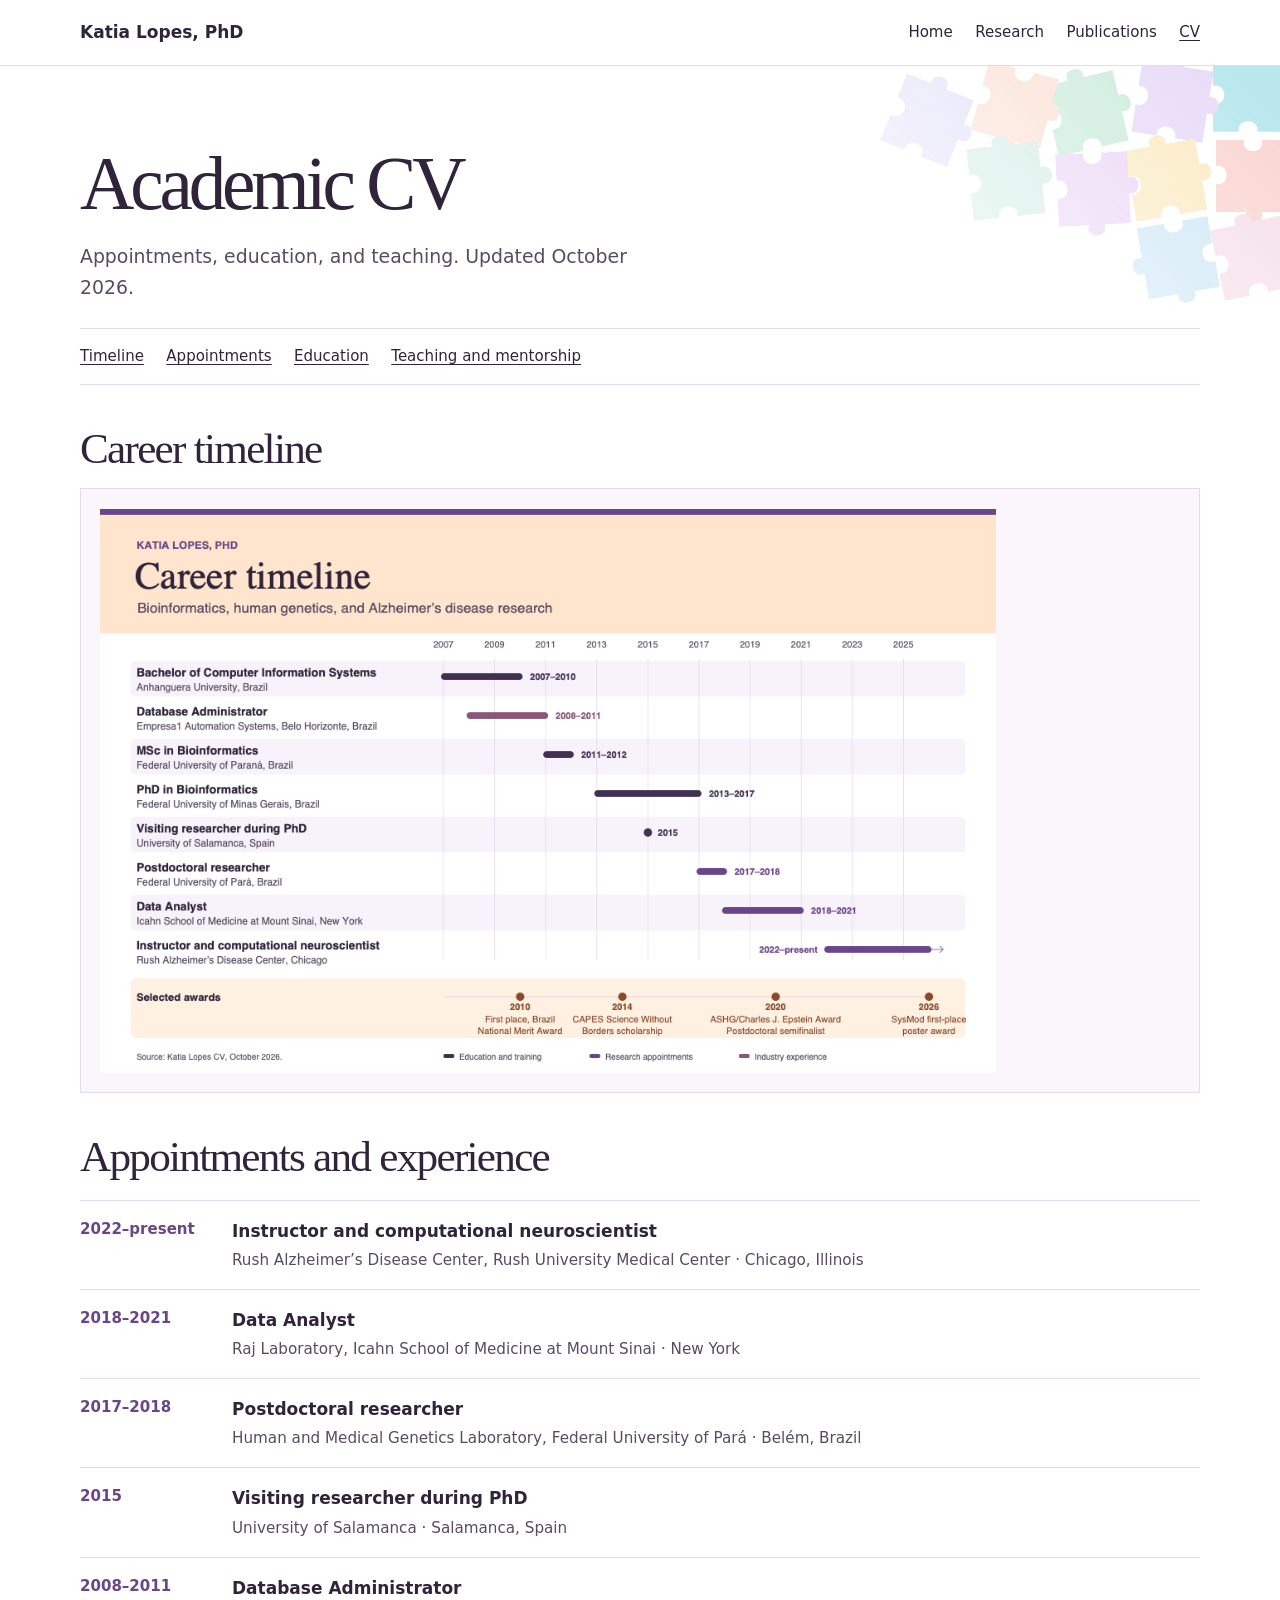
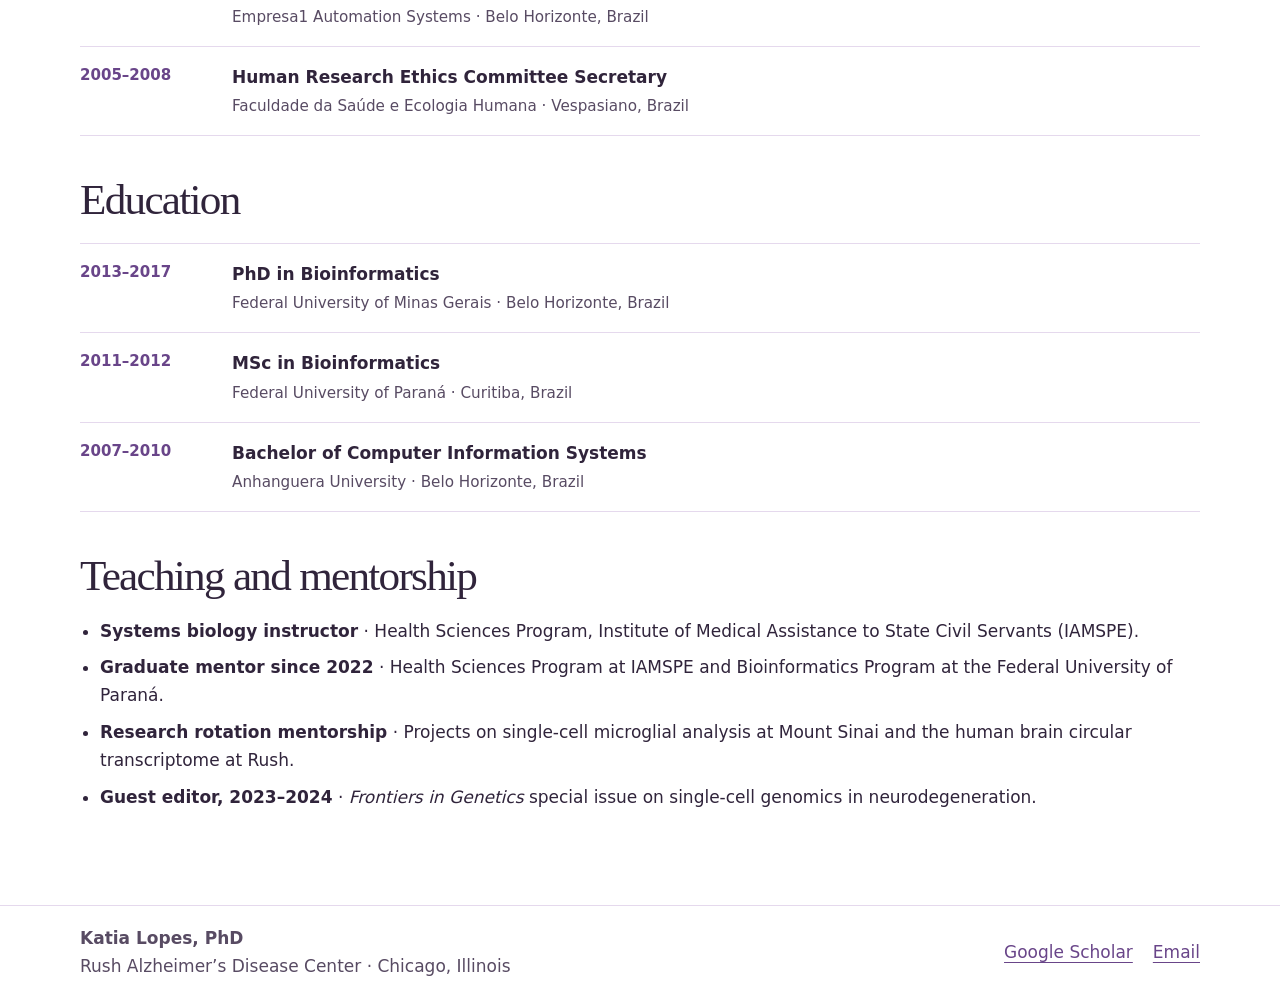
==== cv.html @ 32be24af "Add CV files" ====
<!doctype html>
<html lang="en">
<head>
<meta charset="utf-8">
<meta name="viewport" content="width=device-width, initial-scale=1">
<meta name="description" content="Career timeline, appointments, education, awards, teaching, and mentorship from Katia Lopes’s October 2026 CV.">
<title>Academic CV | Katia Lopes, PhD</title>
<link rel="stylesheet" href="style.css">
</head>
<body>
<a class="skip" href="#main">Skip to content</a><header><div class="wrap"><a class="brand" href="index.html">Katia Lopes, PhD</a><nav aria-label="Main navigation"><a href="index.html">Home</a><a href="index.html#research">Research</a><a href="publications.html">Publications</a><a href="cv.html" aria-current="page">CV</a></nav></div></header>
<main id="main">
<div class="puzzle page-puzzle" aria-hidden="true"><i></i><i></i><i></i><i></i><i></i><i></i><i></i><i></i><i></i><i></i><i></i></div>
<article class="wrap inner"><h1>Academic CV</h1><p class="intro">Appointments, education, and teaching. Updated October 2026.</p>
<nav class="jump" aria-label="On this page"><a href="#timeline">Timeline</a><a href="#appointments">Appointments</a><a href="#education">Education</a><a href="#mentorship">Teaching and mentorship</a></nav>
<section id="timeline" class="cv-section"><h2>Career timeline</h2>
<figure class="timeline"><img src="career-timeline.png" width="1080" height="680" alt="Career timeline covering education and appointments, with award markers for the 2010 Brazil National Merit Award, 2014 CAPES Science Without Borders scholarship, 2020 ASHG/Charles J. Epstein Award postdoctoral semifinalist, and 2026 SysMod first-place poster award."></figure></section>
<section id="appointments" class="cv-section"><h2>Appointments and experience</h2><ul class="record-list"><li><span class="date">2022–present</span><div><strong>Instructor and computational neuroscientist</strong><p>Rush Alzheimer’s Disease Center, Rush University Medical Center · Chicago, Illinois</p></div></li><li><span class="date">2018–2021</span><div><strong>Data Analyst</strong><p>Raj Laboratory, Icahn School of Medicine at Mount Sinai · New York</p></div></li><li><span class="date">2017–2018</span><div><strong>Postdoctoral researcher</strong><p>Human and Medical Genetics Laboratory, Federal University of Pará · Belém, Brazil</p></div></li><li><span class="date">2015</span><div><strong>Visiting researcher during PhD</strong><p>University of Salamanca · Salamanca, Spain</p></div></li><li><span class="date">2008–2011</span><div><strong>Database Administrator</strong><p>Empresa1 Automation Systems · Belo Horizonte, Brazil</p></div></li><li><span class="date">2005–2008</span><div><strong>Human Research Ethics Committee Secretary</strong><p>Faculdade da Saúde e Ecologia Humana · Vespasiano, Brazil</p></div></li></ul></section>
<section id="education" class="cv-section"><h2>Education</h2><ul class="record-list"><li><span class="date">2013–2017</span><div><strong>PhD in Bioinformatics</strong><p>Federal University of Minas Gerais · Belo Horizonte, Brazil</p></div></li><li><span class="date">2011–2012</span><div><strong>MSc in Bioinformatics</strong><p>Federal University of Paraná · Curitiba, Brazil</p></div></li><li><span class="date">2007–2010</span><div><strong>Bachelor of Computer Information Systems</strong><p>Anhanguera University · Belo Horizonte, Brazil</p></div></li></ul></section>
<section id="mentorship" class="cv-section"><h2>Teaching and mentorship</h2>
<ul class="plain-list"><li><strong>Systems biology instructor</strong> · Health Sciences Program, Institute of Medical Assistance to State Civil Servants (IAMSPE).</li>
<li><strong>Graduate mentor since 2022</strong> · Health Sciences Program at IAMSPE and Bioinformatics Program at the Federal University of Paraná.</li>
<li><strong>Research rotation mentorship</strong> · Projects on single-cell microglial analysis at Mount Sinai and the human brain circular transcriptome at Rush.</li>
<li><strong>Guest editor, 2023–2024</strong> · <em>Frontiers in Genetics</em> special issue on single-cell genomics in neurodegeneration.</li></ul></section>
</article></main>
<footer><div class="wrap"><div><strong>Katia Lopes, PhD</strong><br>Rush Alzheimer’s Disease Center · Chicago, Illinois</div><div class="links"><a href="https://scholar.google.com/citations?user=y2ttJsIAAAAJ&amp;hl=en">Google Scholar</a><a href="mailto:katia_d_lopes@rush.edu">Email</a></div></div></footer>
</body>
</html>
---- style.css ----
:root { color-scheme: light; --paper:#fafaf7; --ink:#122726; --soft:#465b58; --accent:#126053; --line:#d7e0d9; --dark:#132d2a; }
* { box-sizing:border-box; }
body { margin:0; background:var(--paper); color:var(--ink); font:1.0625rem/1.65 system-ui,sans-serif; }
a { color:var(--accent); text-underline-offset:.22em; }
a:hover { text-decoration-thickness:.15em; }
a:focus-visible { outline:2px solid #ba6b22; outline-offset:5px; }
.wrap { width:min(1120px,calc(100% - 3rem)); margin-inline:auto; }
header { border-bottom:1px solid var(--line); }
header .wrap, footer .wrap { display:flex; justify-content:space-between; align-items:center; gap:1.2rem; padding-block:1.15rem; }
.brand { color:var(--ink); font-weight:750; text-decoration:none; }
nav { display:flex; gap:1.4rem; flex-wrap:wrap; font-size:.94rem; }
nav a { color:var(--ink); }
h1,h2,h3 { font-family:Georgia,serif; font-weight:500; line-height:1.1; margin:0; }
h1 { font-size:clamp(3rem,7vw,6rem); letter-spacing:-.055em; max-width:13ch; }
h2 { font-size:clamp(2.1rem,4.5vw,3.7rem); letter-spacing:-.04em; }
h3 { font-size:clamp(1.65rem,3vw,2.6rem); letter-spacing:-.035em; }
p { margin:0 0 1rem; }
.hero { padding-block:clamp(3.5rem,9vw,7rem); }
.hero-grid { display:grid; grid-template-columns:1.28fr 1fr; gap:clamp(2rem,6vw,6rem); align-items:end; }
.intro { color:var(--soft); max-width:36rem; font-size:1.18rem; }
.kicker { font-size:.9rem; color:var(--accent); font-weight:700; margin-bottom:.8rem; }
.dark { background:var(--dark); color:#fbf5ff; }
.band { padding-block:clamp(2.8rem,6vw,5.4rem); }
.projects { display:grid; grid-template-columns:1fr 1fr; gap:1.25rem; margin-top:1.8rem; }
.card { background:#edf4eb; color:var(--ink); padding:clamp(1.35rem,3vw,2.4rem); display:flex; flex-direction:column; min-height:17rem; }
.card:nth-child(2) { background:#e6efed; }
.card p:not(.kicker) { color:var(--soft); margin-top:.85rem; }
.card a { align-self:start; margin-top:auto; font-weight:700; }
.directions { display:grid; grid-template-columns:1fr 1.45fr; gap:2rem; }
.directions ul { margin:0; padding:0; list-style:none; }
.directions li { padding:.9rem 0; border-bottom:1px solid var(--line); }
.directions li:first-child { padding-top:0; }
.directions strong { display:block; }
.publications { border-top:1px solid var(--line); }
.publications ul { margin:1.25rem 0 0; padding-left:1.2rem; }
.publications li { margin-bottom:.6rem; }
footer { border-top:1px solid var(--line); color:var(--soft); }
.detail { max-width:780px; }
.detail h1 { max-width:17ch; font-size:clamp(2.8rem,7vw,5rem); }
.detail h2 { font-size:2rem; margin:2rem 0 .6rem; }
.detail .intro { margin-top:1.25rem; }
figure { margin:2rem 0; padding:1.4rem; background:#f5eff9; border-left:4px solid var(--accent); }
.steps { display:grid; grid-template-columns:repeat(3,1fr); gap:.75rem; list-style:none; padding:0; margin:0 0 .8rem; }
.steps li { padding:1rem; border:1px solid #d8c6e5; background:#fff; font-weight:650; line-height:1.35; }
figcaption { color:var(--soft); font-size:.94rem; }
.resources { display:flex; flex-wrap:wrap; gap:.65rem 1.4rem; list-style:none; padding:0; }
@media (max-width:690px) {
  .hero-grid,.projects,.directions,.steps { grid-template-columns:1fr; }
  header .wrap,footer .wrap { align-items:flex-start; flex-direction:column; gap:.5rem; }
  .wrap { width:calc(100% - 2rem); }
  .card { min-height:0; }
}

/* Academic portfolio layout */
:root { --paper:#fbfaf6; --ink:#30243b; --soft:#584b63; --accent:#694589; --line:#e5d9ed; --dark:#423052; }
.skip { position:absolute; left:1rem; top:-6rem; background:white; padding:.6rem 1rem; z-index:2; }
.skip:focus { top:1rem; }
header nav a { text-decoration:none; }
header nav a:hover, header nav a[aria-current="page"] { text-decoration:underline; }
.hero { border-bottom:1px solid var(--line); }
.hero-grid { grid-template-columns:1.25fr .85fr; align-items:center; gap:clamp(2rem,6vw,5.4rem); }
.hero h1 { max-width:none; }
.hero-sub { font:clamp(1.55rem,3.1vw,2.5rem)/1.2 Georgia,serif; margin:.7rem 0 1.1rem; }
.links { display:flex; gap:.7rem 1.25rem; flex-wrap:wrap; align-items:center; }
.button { background:var(--accent); color:#fff; font-weight:700; padding:.62rem 1rem; text-decoration:none; }
.button:hover { background:#513567; }
.research-figure { margin:0; padding:clamp(1rem,3vw,2rem); border:1px solid #dbcae8; background:#eaf1e6; }
.pathway { display:grid; justify-items:center; }
.pathway span { background:#fff; border:1px solid #d8c6e5; color:var(--ink); padding:.58rem 1rem; text-align:center; width:min(100%, 18rem); font-weight:650; }
.pathway span + span { margin-top:1.1rem; position:relative; }
.pathway span + span::before { content:""; position:absolute; width:1px; height:1.15rem; left:50%; bottom:100%; background:#9c7bad; }
.research-figure figcaption { margin-top:1rem; text-align:center; }
.tinted { background:#eef3ec; }
.card,.card:nth-child(2) { border:1px solid var(--line); background:var(--paper); }
.dark a { color:#f7edff; }
.inner { padding-block:clamp(2.7rem,6vw,5.3rem); }
.inner h1 { font-size:clamp(2.7rem,6vw,4.7rem); max-width:none; }
.inner > .intro { margin:1rem 0 1.5rem; }
.record-list { list-style:none; padding:0; margin:1.2rem 0 1.5rem; }
.record-list li { display:grid; grid-template-columns:8.5rem minmax(0,1fr); gap:1rem; padding:1rem 0; border-top:1px solid var(--line); }
.record-list li:last-child { border-bottom:1px solid var(--line); }
.record-list p { margin:.2rem 0 0; color:var(--soft); font-size:.95rem; }
.date { font-size:.94rem; font-weight:700; color:var(--accent); }
.paper { font-size:1.13rem; font-weight:660; }
.resource-grid { display:grid; grid-template-columns:repeat(2,minmax(0,1fr)); gap:1rem; margin-top:2rem; }
.resource { padding:1.4rem; background:#eef3ec; border:1px solid var(--line); }
.resource h2 { font-size:2rem; margin-bottom:.75rem; }
.resource ul,.plain-list { padding-left:1.25rem; }
.resource li,.plain-list li { margin-top:.55rem; }
.jump { padding-block:.95rem; border-block:1px solid var(--line); }
.cv-section { margin-top:2.5rem; }
.cv-section h2 { font-size:clamp(1.85rem,4vw,2.7rem); }
.timeline { border:1px solid var(--line); background:#faf6fc; margin:1rem 0 0; padding:clamp(.45rem,2vw,1.2rem); }
.timeline img { display:block; width:min(100%,56rem); height:auto; }
.timeline figcaption { padding:.6rem .25rem .2rem; }
@media (max-width:690px) {
  .hero-grid,.resource-grid { grid-template-columns:1fr; }
  .hero h1 { font-size:clamp(2.7rem,10vw,4.1rem); }
  header nav,.jump { gap:.65rem 1rem; }
  .record-list li { grid-template-columns:1fr; gap:.2rem; }
}

:root { --paper:#fff; }
.hero { position:relative; overflow:hidden; }
.hero > .wrap { position:relative; }
.tinted { background:#fff; }
.puzzle { position:absolute; inset:-28px -26px auto auto; width:540px; height:360px; pointer-events:none; opacity:.61; mask-image:linear-gradient(226deg,#000 12%,transparent 90%); }
.puzzle i { position:absolute; width:100px; height:100px; clip-path:path("M 12 12 H 38 C 34 -1 58 -1 54 12 H 84 V 38 C 98 34 98 58 84 54 V 84 H 56 C 59 70 35 70 38 84 H 12 V 56 C 27 59 27 35 12 38 Z"); }
.puzzle i:nth-child(1) { right:5px; top:10px; background:#42bdd0; }
.puzzle i:nth-child(2) { right:82px; top:16px; background:#c09bea; transform:rotate(9deg); }
.puzzle i:nth-child(3) { right:6px; top:90px; background:#ef8c84; transform:rotate(90deg); }
.puzzle i:nth-child(4) { right:88px; top:94px; background:#f4c658; transform:rotate(-10deg); }
.puzzle i:nth-child(5) { right:168px; top:27px; background:#6ec99c; transform:rotate(-13deg); }
.research-figure { background:#ffffffed; }

.puzzle i:nth-child(6) { right:165px; top:103px; background:#c68be4; transform:rotate(87deg); }
.puzzle i:nth-child(7) { right:80px; top:168px; background:#79bce9; transform:rotate(170deg); }
.puzzle i:nth-child(8) { right:1px; top:172px; background:#e5a7c6; transform:rotate(-12deg); }
.puzzle i:nth-child(9) { right:244px; top:18px; background:#f1a885; transform:rotate(105deg); }
.puzzle i:nth-child(10) { right:248px; top:95px; background:#7ccbb4; transform:rotate(-6deg); }
.puzzle i:nth-child(11) { right:328px; top:35px; background:#a8a1e8; transform:rotate(22deg); }
.hero-identity { display:flex; align-items:center; gap:clamp(1rem,2vw,1.6rem); margin-bottom:1rem; }
.hero-identity h1 { font-size:clamp(2.5rem,4.8vw,4.5rem); }
.portrait { display:block; flex:none; width:clamp(5.5rem,12vw,9rem); height:auto; border-radius:1rem; box-shadow:0 0 0 4px #eee3f6; }
@media (max-width:690px) { .puzzle { opacity:.38; } }

/* Keep the shared motif behind the content on interior pages. */
#main:has(> .page-puzzle) { position:relative; isolation:isolate; overflow:clip; }
.puzzle.page-puzzle { z-index:-1; opacity:.36; }
@media (max-width:690px) {
  .puzzle.page-puzzle { opacity:.20; }
}
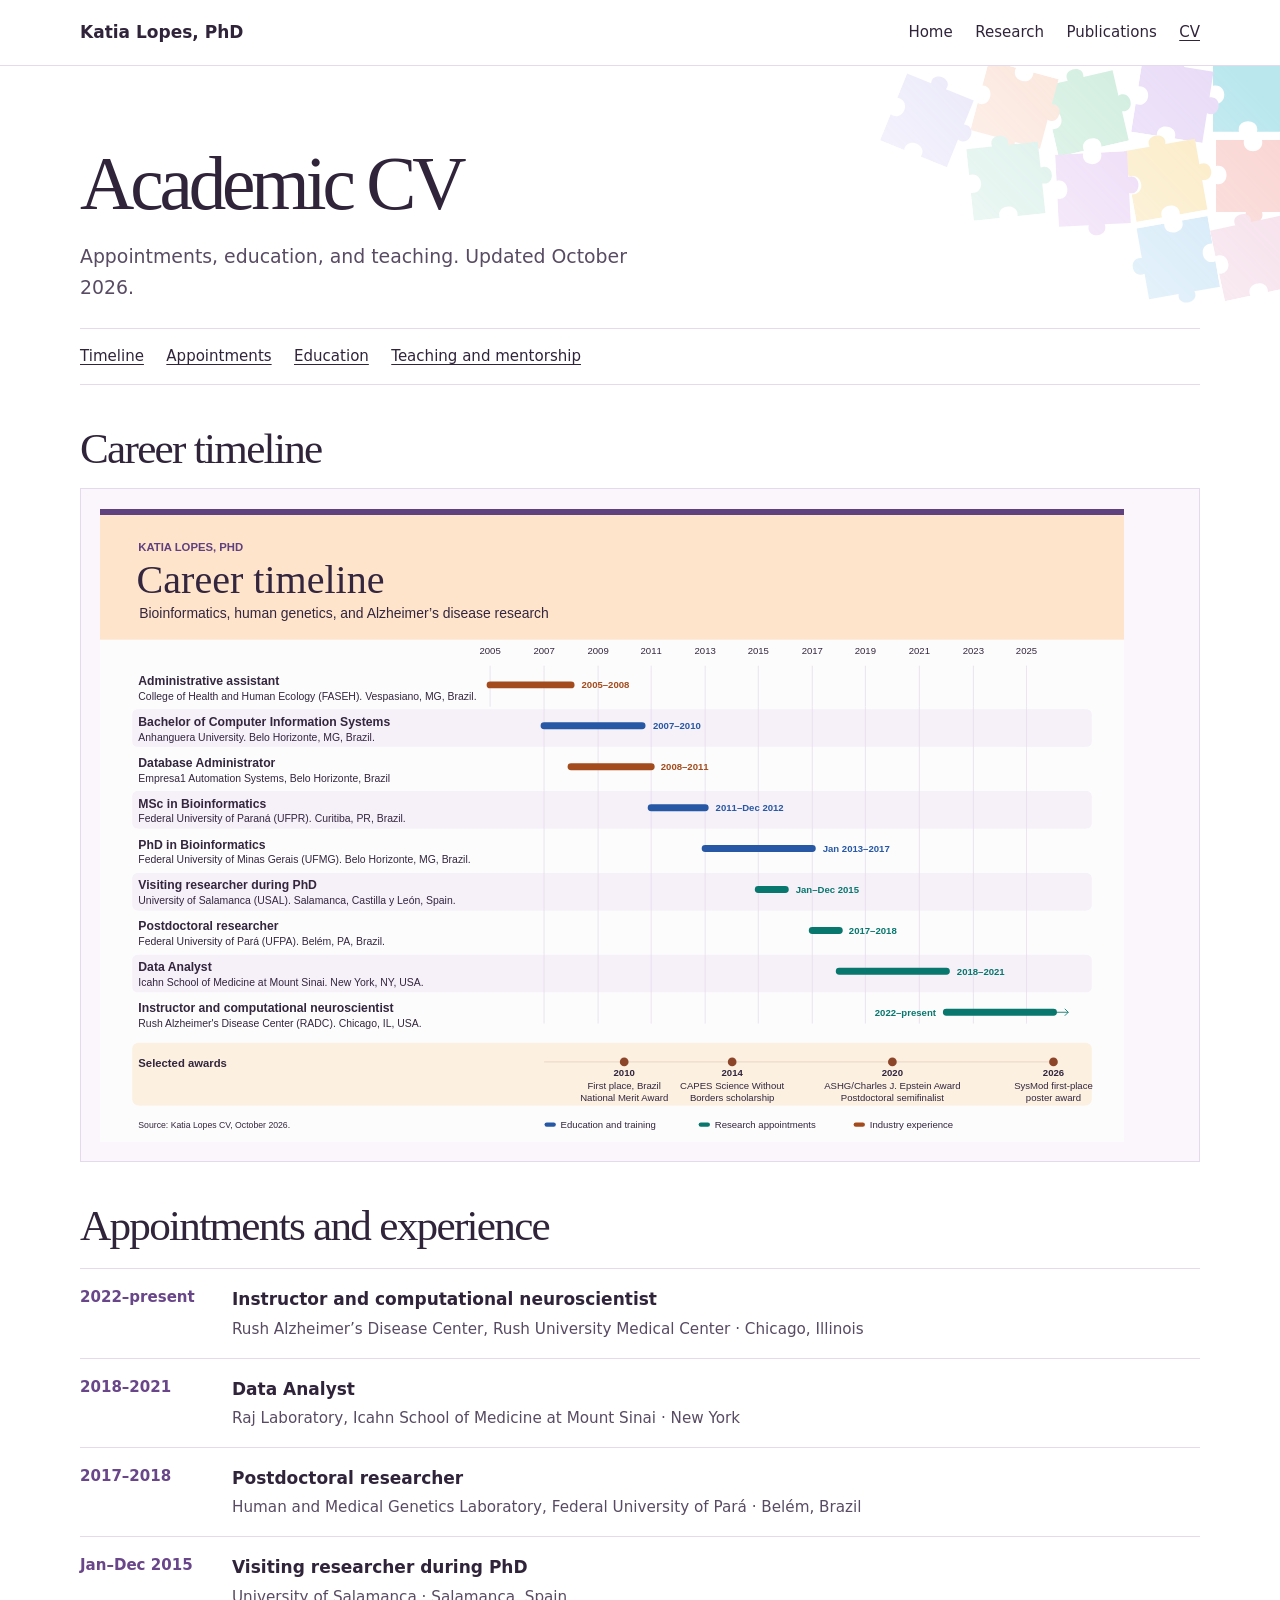
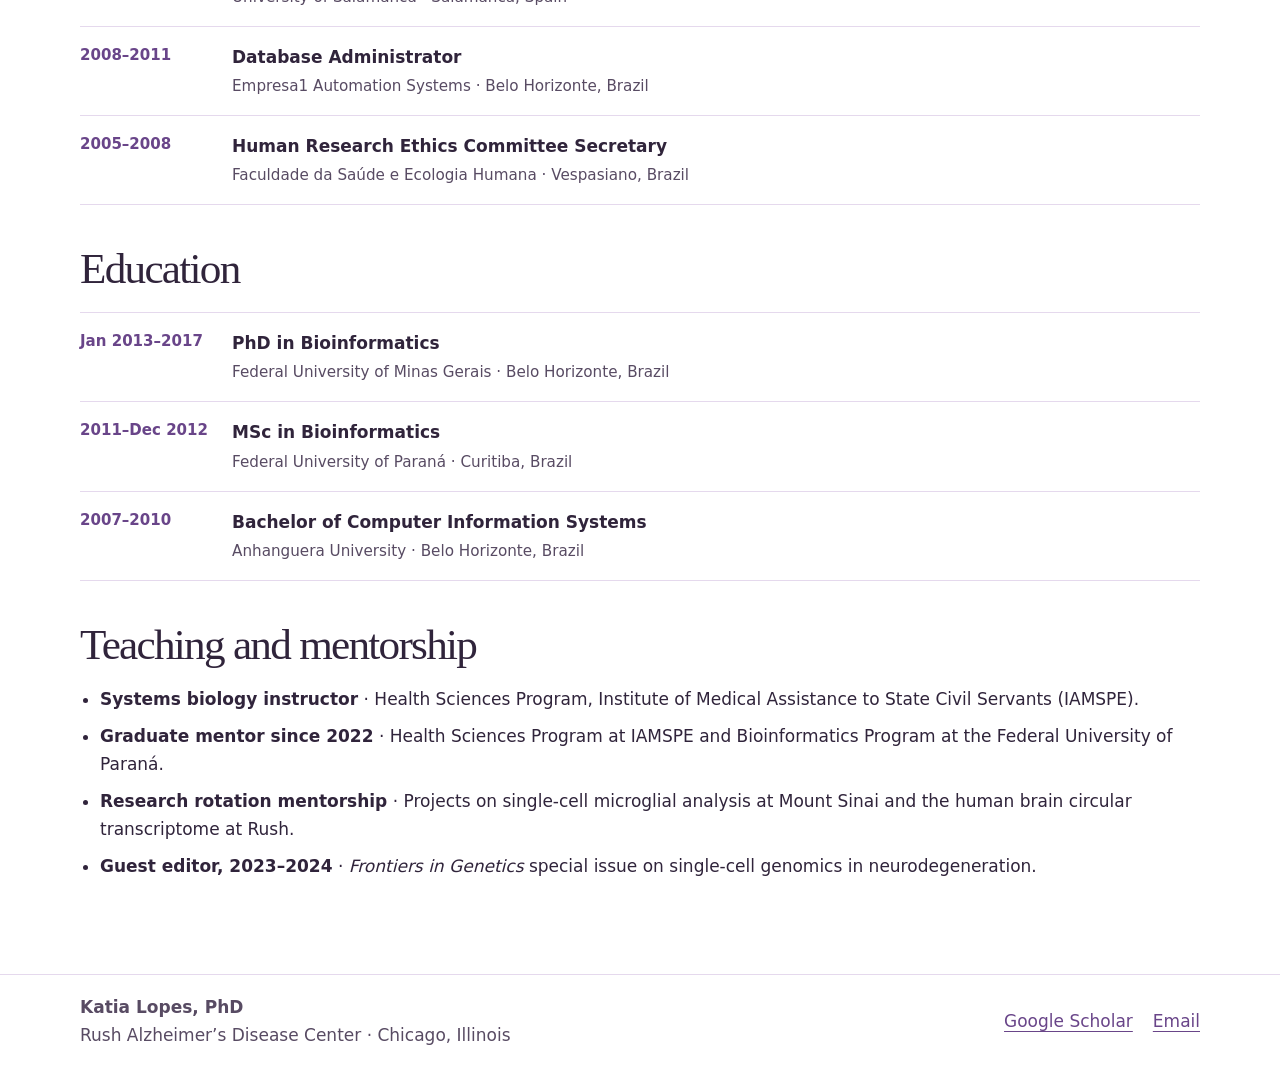
==== commit 9ed99ef9: "Update public CV career timeline" ====
--- a/cv.html
+++ b/cv.html
@@ -14,15 +14,15 @@
 <article class="wrap inner"><h1>Academic CV</h1><p class="intro">Appointments, education, and teaching. Updated October 2026.</p>
 <nav class="jump" aria-label="On this page"><a href="#timeline">Timeline</a><a href="#appointments">Appointments</a><a href="#education">Education</a><a href="#mentorship">Teaching and mentorship</a></nav>
 <section id="timeline" class="cv-section"><h2>Career timeline</h2>
-<figure class="timeline"><img src="career-timeline.png" width="1080" height="680" alt="Career timeline covering education and appointments, with award markers for the 2010 Brazil National Merit Award, 2014 CAPES Science Without Borders scholarship, 2020 ASHG/Charles J. Epstein Award postdoctoral semifinalist, and 2026 SysMod first-place poster award."></figure></section>
-<section id="appointments" class="cv-section"><h2>Appointments and experience</h2><ul class="record-list"><li><span class="date">2022–present</span><div><strong>Instructor and computational neuroscientist</strong><p>Rush Alzheimer’s Disease Center, Rush University Medical Center · Chicago, Illinois</p></div></li><li><span class="date">2018–2021</span><div><strong>Data Analyst</strong><p>Raj Laboratory, Icahn School of Medicine at Mount Sinai · New York</p></div></li><li><span class="date">2017–2018</span><div><strong>Postdoctoral researcher</strong><p>Human and Medical Genetics Laboratory, Federal University of Pará · Belém, Brazil</p></div></li><li><span class="date">2015</span><div><strong>Visiting researcher during PhD</strong><p>University of Salamanca · Salamanca, Spain</p></div></li><li><span class="date">2008–2011</span><div><strong>Database Administrator</strong><p>Empresa1 Automation Systems · Belo Horizonte, Brazil</p></div></li><li><span class="date">2005–2008</span><div><strong>Human Research Ethics Committee Secretary</strong><p>Faculdade da Saúde e Ecologia Humana · Vespasiano, Brazil</p></div></li></ul></section>
-<section id="education" class="cv-section"><h2>Education</h2><ul class="record-list"><li><span class="date">2013–2017</span><div><strong>PhD in Bioinformatics</strong><p>Federal University of Minas Gerais · Belo Horizonte, Brazil</p></div></li><li><span class="date">2011–2012</span><div><strong>MSc in Bioinformatics</strong><p>Federal University of Paraná · Curitiba, Brazil</p></div></li><li><span class="date">2007–2010</span><div><strong>Bachelor of Computer Information Systems</strong><p>Anhanguera University · Belo Horizonte, Brazil</p></div></li></ul></section>
+<figure class="timeline"><img src="career-timeline.svg" width="1176" height="727" alt="Career timeline and selected awards. Education is blue, research is teal, and industry is rust. Industry experience includes an administrative assistant role at FASEH in Vespasiano, Brazil, from 2005 to 2008. The MSc began about one month after the bachelor’s degree ended. It ended in December 2012, and the PhD began in January 2013. The visiting research appointment ran from January through December 2015. The Data Analyst and Instructor roles were consecutive."></figure></section>
+<section id="appointments" class="cv-section"><h2>Appointments and experience</h2><ul class="record-list"><li><span class="date">2022–present</span><div><strong>Instructor and computational neuroscientist</strong><p>Rush Alzheimer’s Disease Center, Rush University Medical Center · Chicago, Illinois</p></div></li><li><span class="date">2018–2021</span><div><strong>Data Analyst</strong><p>Raj Laboratory, Icahn School of Medicine at Mount Sinai · New York</p></div></li><li><span class="date">2017–2018</span><div><strong>Postdoctoral researcher</strong><p>Human and Medical Genetics Laboratory, Federal University of Pará · Belém, Brazil</p></div></li><li><span class="date">Jan–Dec 2015</span><div><strong>Visiting researcher during PhD</strong><p>University of Salamanca · Salamanca, Spain</p></div></li><li><span class="date">2008–2011</span><div><strong>Database Administrator</strong><p>Empresa1 Automation Systems · Belo Horizonte, Brazil</p></div></li><li><span class="date">2005–2008</span><div><strong>Human Research Ethics Committee Secretary</strong><p>Faculdade da Saúde e Ecologia Humana · Vespasiano, Brazil</p></div></li></ul></section>
+<section id="education" class="cv-section"><h2>Education</h2><ul class="record-list"><li><span class="date">Jan 2013–2017</span><div><strong>PhD in Bioinformatics</strong><p>Federal University of Minas Gerais · Belo Horizonte, Brazil</p></div></li><li><span class="date">2011–Dec 2012</span><div><strong>MSc in Bioinformatics</strong><p>Federal University of Paraná · Curitiba, Brazil</p></div></li><li><span class="date">2007–2010</span><div><strong>Bachelor of Computer Information Systems</strong><p>Anhanguera University · Belo Horizonte, Brazil</p></div></li></ul></section>
 <section id="mentorship" class="cv-section"><h2>Teaching and mentorship</h2>
 <ul class="plain-list"><li><strong>Systems biology instructor</strong> · Health Sciences Program, Institute of Medical Assistance to State Civil Servants (IAMSPE).</li>
 <li><strong>Graduate mentor since 2022</strong> · Health Sciences Program at IAMSPE and Bioinformatics Program at the Federal University of Paraná.</li>
 <li><strong>Research rotation mentorship</strong> · Projects on single-cell microglial analysis at Mount Sinai and the human brain circular transcriptome at Rush.</li>
 <li><strong>Guest editor, 2023–2024</strong> · <em>Frontiers in Genetics</em> special issue on single-cell genomics in neurodegeneration.</li></ul></section>
 </article></main>
-<footer><div class="wrap"><div><strong>Katia Lopes, PhD</strong><br>Rush Alzheimer’s Disease Center · Chicago, Illinois</div><div class="links"><a href="https://scholar.google.com/citations?user=y2ttJsIAAAAJ&amp;hl=en">Google Scholar</a><a href="mailto:katia_d_lopes@rush.edu">Email</a></div></div></footer>
+<footer><div class="wrap"><div><strong>Katia Lopes, PhD</strong><br>Rush Alzheimer’s Disease Center · Chicago, Illinois</div><div class="links"><a href="https://scholar.google.com/citations?user=y2ttJsIAAAAJ&amp;hl=en">Google Scholar</a><a href="mailto:katiaplopes@gmail.com">Email</a></div></div></footer>
 </body>
 </html>
--- a/style.css
+++ b/style.css
@@ -91,7 +91,7 @@
 .cv-section { margin-top:2.5rem; }
 .cv-section h2 { font-size:clamp(1.85rem,4vw,2.7rem); }
 .timeline { border:1px solid var(--line); background:#faf6fc; margin:1rem 0 0; padding:clamp(.45rem,2vw,1.2rem); }
-.timeline img { display:block; width:min(100%,56rem); height:auto; }
+.timeline img { display:block; width:min(100%,64rem); height:auto; }
 .timeline figcaption { padding:.6rem .25rem .2rem; }
 @media (max-width:690px) {
   .hero-grid,.resource-grid { grid-template-columns:1fr; }
@@ -130,3 +130,116 @@
 @media (max-width:690px) {
   .puzzle.page-puzzle { opacity:.20; }
 }
+
+/* Team photos */
+.team-button { font-weight:400; }
+.inner > .team-intro { max-width:48rem; }
+.team-leads {
+  display:flex;
+  justify-content:center;
+  gap:clamp(1rem, 5vw, 3rem);
+  margin-block:2.5rem;
+  text-align:center;
+}
+.team-lead { width:min(45%, 13rem); }
+.team-lead img {
+  display:block;
+  width:min(92%, 13rem);
+  aspect-ratio:7 / 8;
+  object-fit:cover;
+  object-position:center 35%;
+  border-radius:.75rem;
+  margin-inline:auto;
+}
+.team-lead p { margin:.5rem 0 0; font-weight:700; }
+.student-photos {
+  display:flex;
+  flex-wrap:wrap;
+  gap:1.5rem;
+  margin:0;
+  padding:0;
+  list-style:none;
+  text-align:center;
+}
+.student-photos li { flex:1 1 calc((100% - 4.5rem) / 4); min-width:0; }
+.team-group-photo,
+.student-photos figure {
+  margin:0;
+  padding:0;
+  background:none;
+  border:0;
+}
+.team-group-photo img,
+.student-photos img {
+  display:block;
+  width:100%;
+  height:auto;
+  border-radius:.45rem;
+}
+.student-photos img.student-photo-side-crop {
+  width:90%;
+  aspect-ratio:6 / 5;
+  object-fit:cover;
+  margin-inline:auto;
+}
+.team-group-photo figcaption,
+.student-photos figcaption {
+  margin-top:.5rem;
+  font-size:clamp(.875rem, 1.5vw, 1rem);
+  line-height:1.4;
+  overflow-wrap:anywhere;
+}
+.team-group-photo strong,
+.student-photos strong { display:block; color:var(--ink); }
+.team-group-photo {
+  width:min(100%, 42rem);
+  margin:2.5rem auto 0;
+  text-align:center;
+}
+@media (max-width:850px) {
+  .student-photos li { flex-basis:calc((100% - 1.5rem) / 2); }
+}
+@media (max-width:690px) {
+  .team-lead { font-size:.875rem; }
+}
+@media (max-width:440px) {
+  .student-photos li { flex-basis:100%; }
+}
+
+/* Alternate team tree */
+.team-tree { margin-block-start:2.5rem; }
+.team-tree .team-leads,
+.tree-branches {
+  display:grid;
+  grid-template-columns:repeat(3,minmax(0,1fr));
+  gap:0;
+}
+.team-tree .team-leads { margin:0; }
+.team-tree .team-lead { width:100%; }
+.team-tree .team-lead + .team-lead { grid-column:3; }
+.tree-connectors {
+  position:relative;
+  width:66.6667%;
+  height:2.5rem;
+  margin-inline:auto;
+  border-inline:1px solid var(--accent);
+}
+.tree-connectors::before {
+  content:"";
+  position:absolute;
+  inset:50% 0 auto;
+  border-top:1px solid var(--accent);
+}
+.tree-connectors span {
+  position:absolute;
+  inset:50% auto 0 50%;
+  border-left:1px solid var(--accent);
+}
+.tree-branch { padding-inline:clamp(.25rem, 1.5vw, 1rem); }
+.tree-branch h2 {
+  margin:0 0 1rem;
+  text-align:center;
+  font:700 clamp(.875rem, 1.8vw, 1.125rem)/1.3 system-ui,sans-serif;
+  letter-spacing:normal;
+}
+.tree-branch .student-photos { display:grid; }
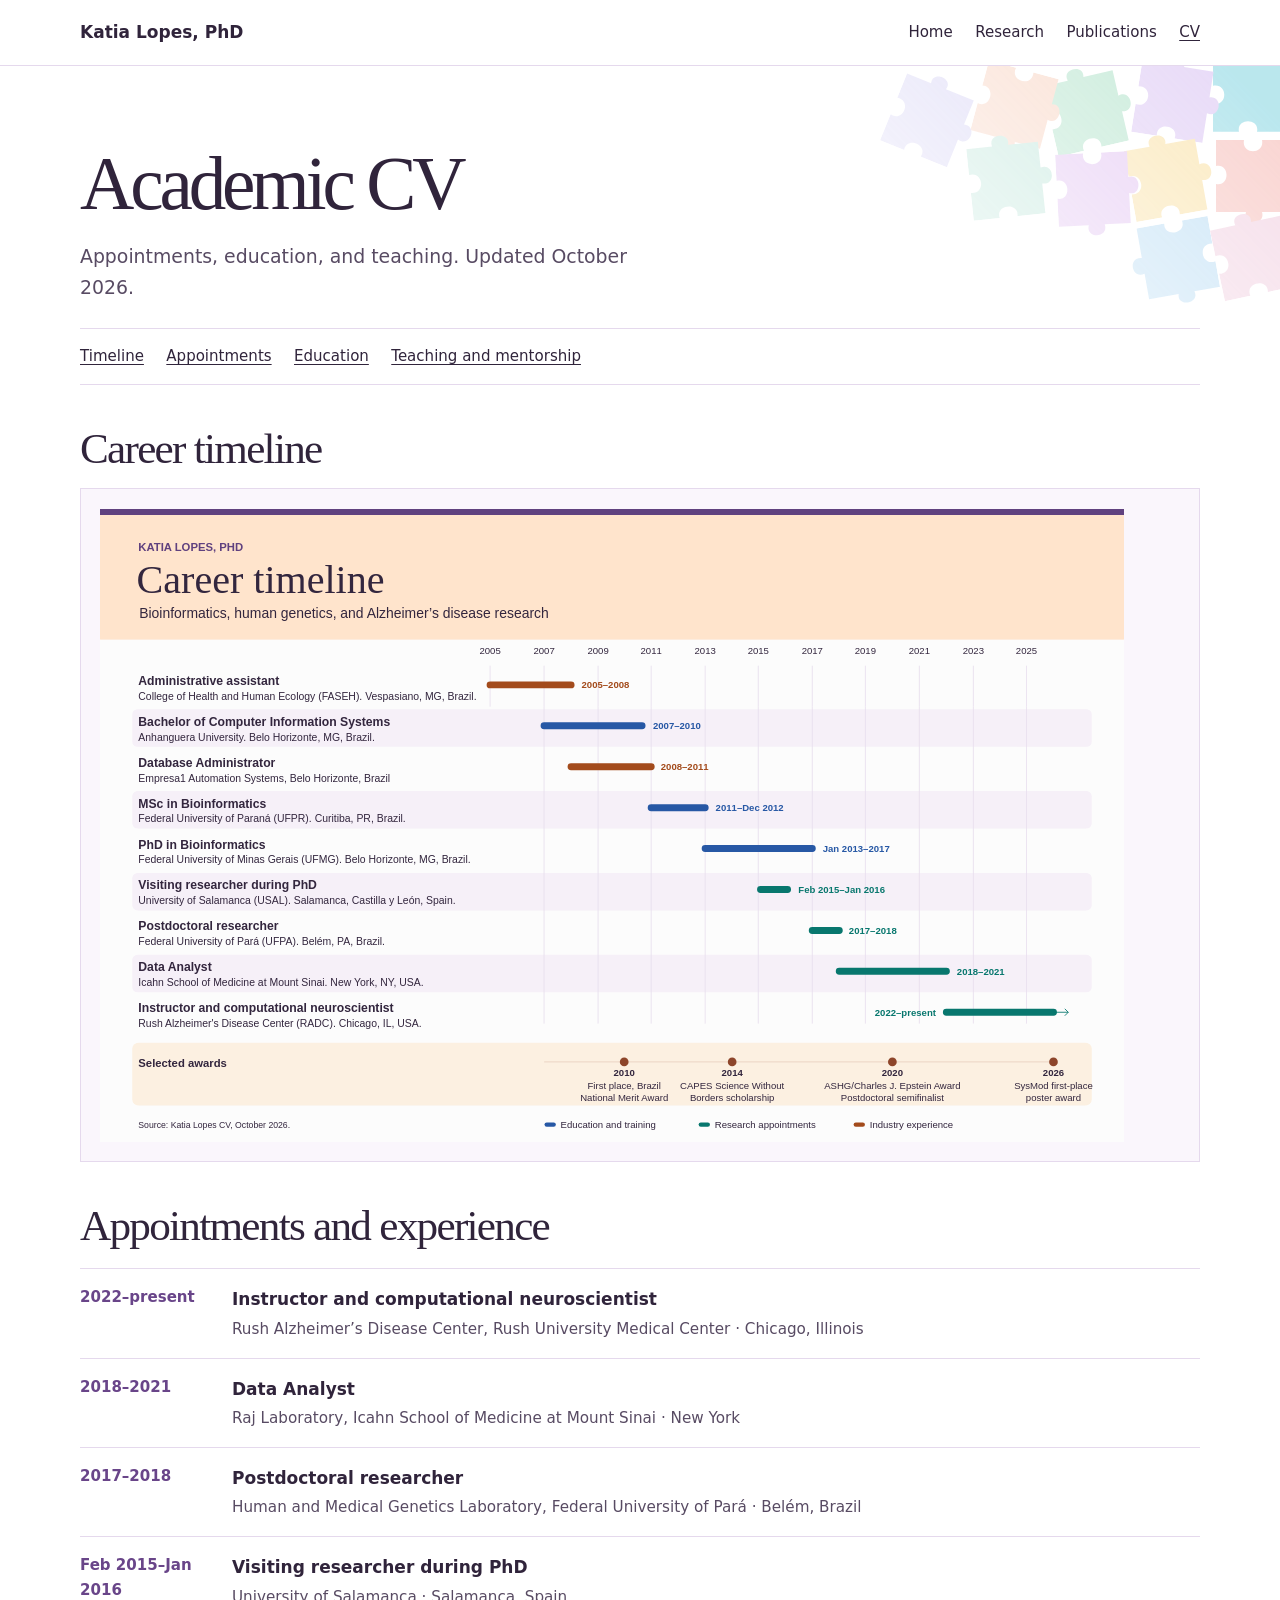
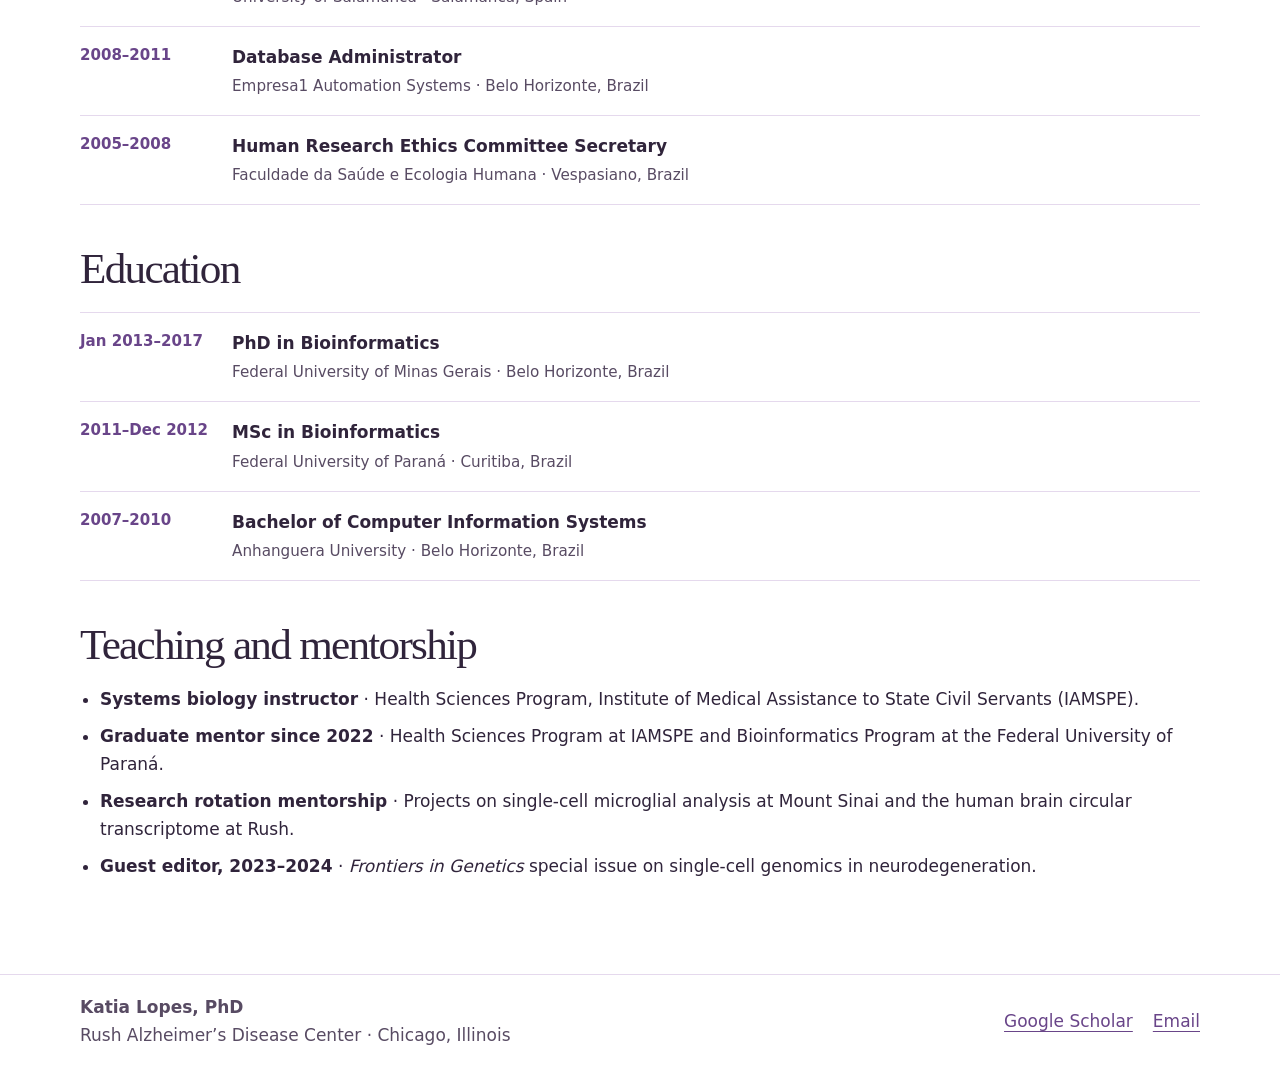
==== commit a4b38bcd: "Correct visiting researcher dates" ====
--- a/cv.html
+++ b/cv.html
@@ -14,8 +14,8 @@
 <article class="wrap inner"><h1>Academic CV</h1><p class="intro">Appointments, education, and teaching. Updated October 2026.</p>
 <nav class="jump" aria-label="On this page"><a href="#timeline">Timeline</a><a href="#appointments">Appointments</a><a href="#education">Education</a><a href="#mentorship">Teaching and mentorship</a></nav>
 <section id="timeline" class="cv-section"><h2>Career timeline</h2>
-<figure class="timeline"><img src="career-timeline.svg" width="1176" height="727" alt="Career timeline and selected awards. Education is blue, research is teal, and industry is rust. Industry experience includes an administrative assistant role at FASEH in Vespasiano, Brazil, from 2005 to 2008. The MSc began about one month after the bachelor’s degree ended. It ended in December 2012, and the PhD began in January 2013. The visiting research appointment ran from January through December 2015. The Data Analyst and Instructor roles were consecutive."></figure></section>
-<section id="appointments" class="cv-section"><h2>Appointments and experience</h2><ul class="record-list"><li><span class="date">2022–present</span><div><strong>Instructor and computational neuroscientist</strong><p>Rush Alzheimer’s Disease Center, Rush University Medical Center · Chicago, Illinois</p></div></li><li><span class="date">2018–2021</span><div><strong>Data Analyst</strong><p>Raj Laboratory, Icahn School of Medicine at Mount Sinai · New York</p></div></li><li><span class="date">2017–2018</span><div><strong>Postdoctoral researcher</strong><p>Human and Medical Genetics Laboratory, Federal University of Pará · Belém, Brazil</p></div></li><li><span class="date">Jan–Dec 2015</span><div><strong>Visiting researcher during PhD</strong><p>University of Salamanca · Salamanca, Spain</p></div></li><li><span class="date">2008–2011</span><div><strong>Database Administrator</strong><p>Empresa1 Automation Systems · Belo Horizonte, Brazil</p></div></li><li><span class="date">2005–2008</span><div><strong>Human Research Ethics Committee Secretary</strong><p>Faculdade da Saúde e Ecologia Humana · Vespasiano, Brazil</p></div></li></ul></section>
+<figure class="timeline"><img src="career-timeline.svg?v=visiting-dates" width="1176" height="727" alt="Career timeline and selected awards. Education is blue, research is teal, and industry is rust. Industry experience includes an administrative assistant role at FASEH in Vespasiano, Brazil, from 2005 to 2008. The MSc began about one month after the bachelor’s degree ended. It ended in December 2012, and the PhD began in January 2013. The visiting research appointment ran from February 2015 through January 2016. The Data Analyst and Instructor roles were consecutive."></figure></section>
+<section id="appointments" class="cv-section"><h2>Appointments and experience</h2><ul class="record-list"><li><span class="date">2022–present</span><div><strong>Instructor and computational neuroscientist</strong><p>Rush Alzheimer’s Disease Center, Rush University Medical Center · Chicago, Illinois</p></div></li><li><span class="date">2018–2021</span><div><strong>Data Analyst</strong><p>Raj Laboratory, Icahn School of Medicine at Mount Sinai · New York</p></div></li><li><span class="date">2017–2018</span><div><strong>Postdoctoral researcher</strong><p>Human and Medical Genetics Laboratory, Federal University of Pará · Belém, Brazil</p></div></li><li><span class="date">Feb 2015–Jan 2016</span><div><strong>Visiting researcher during PhD</strong><p>University of Salamanca · Salamanca, Spain</p></div></li><li><span class="date">2008–2011</span><div><strong>Database Administrator</strong><p>Empresa1 Automation Systems · Belo Horizonte, Brazil</p></div></li><li><span class="date">2005–2008</span><div><strong>Human Research Ethics Committee Secretary</strong><p>Faculdade da Saúde e Ecologia Humana · Vespasiano, Brazil</p></div></li></ul></section>
 <section id="education" class="cv-section"><h2>Education</h2><ul class="record-list"><li><span class="date">Jan 2013–2017</span><div><strong>PhD in Bioinformatics</strong><p>Federal University of Minas Gerais · Belo Horizonte, Brazil</p></div></li><li><span class="date">2011–Dec 2012</span><div><strong>MSc in Bioinformatics</strong><p>Federal University of Paraná · Curitiba, Brazil</p></div></li><li><span class="date">2007–2010</span><div><strong>Bachelor of Computer Information Systems</strong><p>Anhanguera University · Belo Horizonte, Brazil</p></div></li></ul></section>
 <section id="mentorship" class="cv-section"><h2>Teaching and mentorship</h2>
 <ul class="plain-list"><li><strong>Systems biology instructor</strong> · Health Sciences Program, Institute of Medical Assistance to State Civil Servants (IAMSPE).</li>
